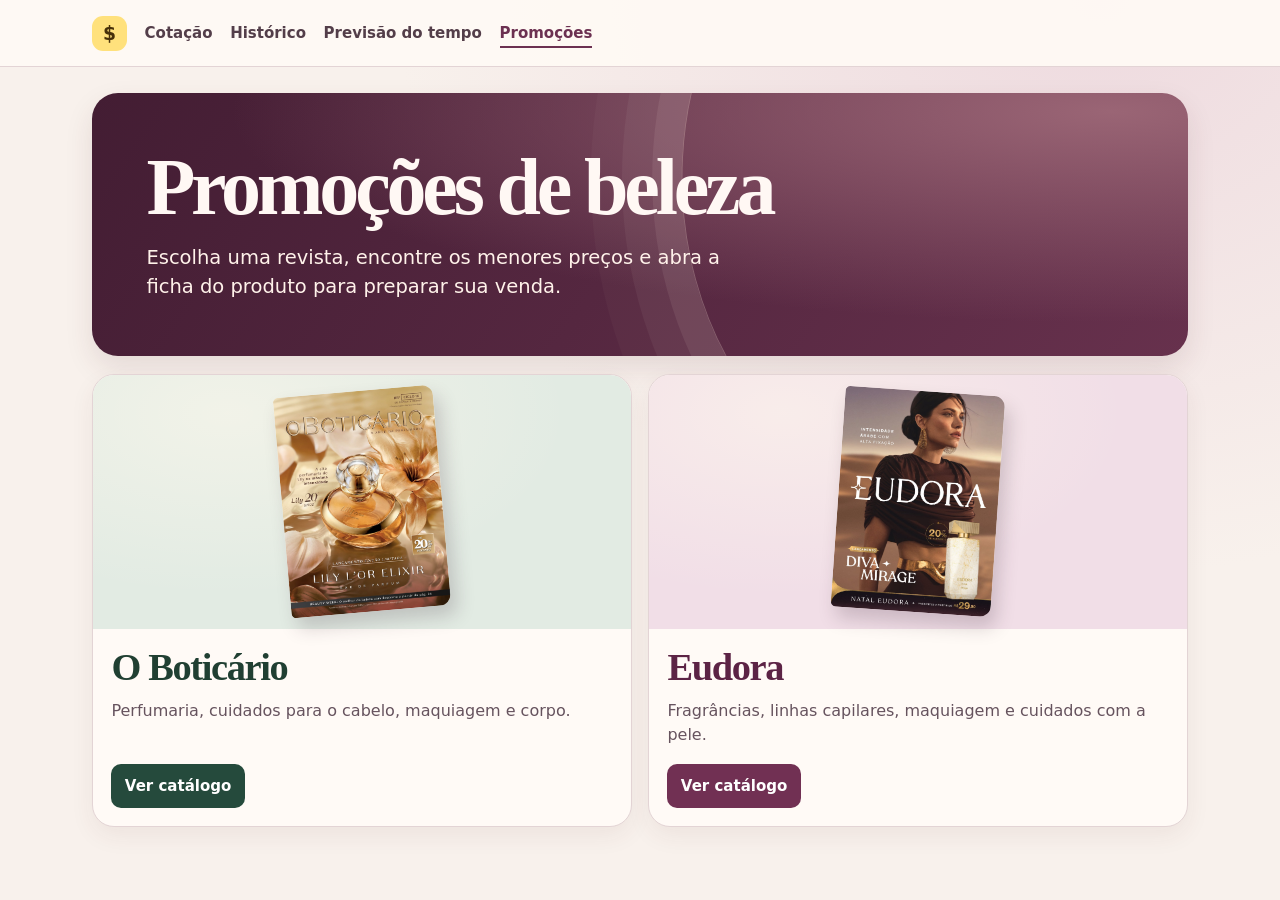
==== promocoes/index.html @ 546dd89f "Adiciona vitrine de promoções e catálogos pesquisáveis" ====
<!doctype html>
<html lang="pt-BR">
<head>
  <meta charset="utf-8">
  <meta name="viewport" content="width=device-width, initial-scale=1">
  <meta name="theme-color" content="#f7f0ec">
  <meta name="description" content="Explore as revistas de O Boticário e Eudora, encontre ofertas e abra as fichas de venda.">
  <title>Promoções | Estúdio Curinga</title>
  <link rel="icon" href="../icone.png" type="image/png">
  <link rel="stylesheet" href="./promocoes.css?v=1">
</head>
<body>
  <header class="topo">
    <nav class="limite navegacao" aria-label="Seções do site">
      <a class="marca" href="../" aria-label="Dolar Hoje, início"><span aria-hidden="true">$</span></a>
      <a href="../#cotacao">Cotação</a>
      <a href="../#historico">Histórico</a>
      <a href="../tempo/">Previsão do tempo</a>
      <a href="./" aria-current="page">Promoções</a>
    </nav>
  </header>
  <main class="limite vitrine">
    <section class="abertura" aria-labelledby="titulo">
      <div class="abertura-texto">
        <h1 id="titulo">Promoções de beleza</h1>
        <p>Escolha uma revista, encontre os menores preços e abra a ficha do produto para preparar sua venda.</p>
      </div>
    </section>

    <div class="revistas" aria-label="Catálogos por marca">
      <article class="revista revista-boticario">
        <div class="revista-arte"><img src="./imagens/boticario.jpg" alt="Capa da revista O Boticário" width="999" height="1382"></div>
        <div class="revista-texto">
          <h2>O Boticário</h2>
          <p>Perfumaria, cuidados para o cabelo, maquiagem e corpo.</p>
          <a class="acao" href="./catalogo.html?marca=boticario">Ver catálogo <span class="sr-only">de O Boticário</span></a>
        </div>
      </article>

      <article class="revista revista-eudora">
        <div class="revista-arte"><img src="./imagens/eudora.jpg" alt="Capa da revista Eudora" width="999" height="1382"></div>
        <div class="revista-texto">
          <h2>Eudora</h2>
          <p>Fragrâncias, linhas capilares, maquiagem e cuidados com a pele.</p>
          <a class="acao" href="./catalogo.html?marca=eudora">Ver catálogo <span class="sr-only">de Eudora</span></a>
        </div>
      </article>
    </div>
  </main>
</body>
</html>
---- promocoes/promocoes.css ----
:root {
  color-scheme: light;
  --fundo: #f8f1ec;
  --superficie: #fffaf6;
  --texto: #301f28;
  --muted: #66535e;
  --acento: #6c3151;
  --borda: #e3d4d5;
  --fonte: "Segoe UI", system-ui, sans-serif;
  --titulo: Georgia, "Times New Roman", serif;
  font-family: var(--fonte);
  color: var(--texto);
}
*, *::before, *::after { box-sizing: border-box; }
[hidden] { display: none !important; }
body { min-height: 100vh; margin: 0; background: radial-gradient(ellipse at 86% 0%, #eedadf, transparent 44rem), var(--fundo); }
body[data-marca="boticario"] { --acento: #285745; background: radial-gradient(ellipse at 86% 0%, #dceadf, transparent 44rem), var(--fundo); }
h1, h2, h3, p, dl, dd { margin: 0; }
button, input, select { font: inherit; }
button { cursor: pointer; }
:focus-visible { outline: 3px solid var(--acento); outline-offset: 3px; }
.limite { width: min(100% - 3rem, 1096px); margin-inline: auto; }
.topo { background: #fffaf5ee; border-bottom: 1px solid var(--borda); }
.navegacao { display: flex; align-items: center; flex-wrap: wrap; min-height: 66px; gap: .25rem 1.1rem; padding-block: .6rem; }
.navegacao a { padding-block: .4rem; text-decoration: none; color: #533e49; font-size: .9375rem; font-weight: 650; }
.navegacao a:hover, .navegacao [aria-current] { color: var(--acento); }
.navegacao [aria-current] { box-shadow: inset 0 -2px var(--acento); }
.navegacao .marca { display: grid; place-items: center; width: 35px; height: 35px; padding: 0; border-radius: 11px; background: #ffe17c; color: #473009; font-size: 1.17rem; }
.vitrine, .catalogo { padding-block: 1.65rem 3rem; }
.abertura {
  position: relative;
  isolation: isolate;
  overflow: hidden;
  border-radius: 26px;
  padding: clamp(1.65rem, 5vw, 3.4rem);
  color: #fff8f4;
  background: radial-gradient(ellipse at 93% 7%, #9a6575, transparent 61%), linear-gradient(124deg, #431d33, #67314d);
  box-shadow: 0 12px 28px #4b22301d;
}
.abertura::after {
  content: "";
  position: absolute;
  z-index: -1;
  width: 60%;
  aspect-ratio: 1;
  top: -93%;
  right: -9%;
  border: 1px solid #fff1de45;
  border-radius: 50%;
  box-shadow: 0 0 0 35px #fff1de13, 0 0 0 71px #fff1de0c, 0 0 0 108px #fff1de07;
  transform: scaleX(.84) rotate(-18deg);
}
.abertura-texto { max-width: 42rem; }
.abertura h1, .catalogo-topo h1 { font: 650 clamp(2.55rem, 6.8vw, 5rem)/.99 var(--titulo); letter-spacing: -.052em; }
.abertura p { max-width: 36rem; margin-top: 1rem; font-size: clamp(1rem, 2.3vw, 1.22rem); color: #fff2ea; line-height: 1.5; }
.revistas { display: grid; grid-template-columns: repeat(2, minmax(0, 1fr)); gap: 1rem; margin-block: 1.15rem; }
.revista {
  --revista-fundo: #e2ebe3;
  --revista-texto: #203f32;
  --revista-acao: #254a3c;
  display: flex;
  flex-direction: column;
  overflow: hidden;
  border: 1px solid var(--borda);
  border-radius: 22px;
  background: var(--superficie);
  box-shadow: 0 9px 25px #5b343011;
  animation: surgir .46s ease-out both;
}
.revista-eudora { --revista-fundo: #f1dee7; --revista-texto: #5c2345; --revista-acao: #713053; animation-delay: .11s; }
.revista-arte { display: grid; place-items: center; min-height: 248px; padding: 1rem .8rem; background: radial-gradient(ellipse at 25% 15%, #fff9ed8a, transparent 60%), var(--revista-fundo); }
.revista-arte img { display: block; width: min(90%, 160px); height: auto; border-radius: 5px 11px 11px 5px; transform: rotate(-5deg); box-shadow: 6px 11px 18px #3f2b3a35; transition: transform .32s ease; }
.revista-eudora img { transform: rotate(4deg); }
.revista:focus-within img, .revista:hover img { transform: translateY(-4px) rotate(0deg); }
.revista-texto { display: flex; flex-direction: column; align-items: start; flex: 1; min-width: 0; padding: 1.15rem; }
.revista-texto .acao { margin-top: auto; }
.revista h2 { font: 650 clamp(1.6rem, 3.5vw, 2.4rem)/1.05 var(--titulo); letter-spacing: -.035em; color: var(--revista-texto); }
.revista p { margin-block: .75rem 1.15rem; color: var(--muted); line-height: 1.45; }
.acao { display: inline-flex; justify-content: center; align-items: center; min-height: 44px; padding: .5rem .78rem; border: 1px solid transparent; border-radius: 10px; background: var(--revista-acao, var(--acento)); color: white; text-decoration: none; font-size: .9375rem; font-weight: 700; text-align: center; transition: background .18s ease, color .18s ease, transform .18s ease; }
.acao:hover { transform: translateY(-1px); }
.acao.secundaria { color: var(--acento); border-color: var(--borda); background: var(--superficie); }
.acao.secundaria:hover { background: #f4e6e9; }
.acao[aria-pressed="true"] { color: #fff; background: var(--acento); border-color: var(--acento); }
.catalogo-topo { display: flex; justify-content: space-between; align-items: end; flex-wrap: wrap; gap: .8rem; padding: .4rem 0 1.2rem; }
.catalogo-topo h1 { font-size: clamp(2.4rem, 6vw, 4.15rem); margin-top: .62rem; }
.catalogo-topo p { margin-top: .55rem; color: var(--muted); line-height: 1.5; }
#observacao { font-size: .875rem; max-width: 44em; }
.voltar, .origem a { color: var(--acento); font-weight: 650; text-underline-offset: .18em; }
.filtros { display: grid; grid-template-columns: minmax(0, 1.5fr) minmax(0, 1fr) auto; gap: .8rem; align-items: end; padding: .9rem; background: var(--superficie); border: 1px solid var(--borda); border-radius: 16px; }
.filtros label { display: block; margin-bottom: .3rem; color: var(--muted); font-size: .9375rem; font-weight: 700; }
.filtros input, .filtros select { width: 100%; min-width: 0; min-height: 44px; background: #fff; color: var(--texto); border: 1px solid #cbb8bf; border-radius: 9px; padding: .5rem .62rem; }
.filtros select { appearance: none; padding-right: 2rem; background: #fff; }
.filtro-categoria { position: relative; }
.filtro-categoria::after { content: ""; position: absolute; right: .82rem; bottom: 1.22rem; width: .48rem; height: .48rem; border-right: 2px solid var(--muted); border-bottom: 2px solid var(--muted); transform: rotate(45deg); pointer-events: none; }
.resumo, .mensagem { color: var(--muted); margin-block: .9rem; font-size: .9375rem; }
.grupo { margin-top: 1.3rem; }
.grupo h2 { font: 650 1.9rem/1.12 var(--titulo); letter-spacing: -.028em; }
.produtos { display: grid; grid-template-columns: repeat(4, minmax(0, 1fr)); gap: .7rem; list-style: none; margin: .65rem 0; padding: 0; }
.produto { display: flex; flex-direction: column; overflow: hidden; min-width: 0; border: 1px solid var(--borda); border-radius: 15px; background: var(--superficie); animation: surgir .25s ease-out both; }
.produto-imagem { display: block; width: 100%; height: 139px; object-fit: contain; background: #fff; }
.produto-corpo { display: flex; flex-direction: column; flex: 1; padding: .84rem; }
.produto-tipo { font-size: .875rem; font-weight: 650; color: var(--muted); }
.produto-nome { font-size: 1.02rem; line-height: 1.3; margin: .32rem 0 .5rem; overflow-wrap: anywhere; }
.produto-valores { display: flex; flex-wrap: wrap; align-items: baseline; gap: .25rem .45rem; margin-top: auto; }
.produto-preco { font-size: 1.18rem; color: var(--acento); font-variant-numeric: tabular-nums; }
del { color: var(--muted); font-size: .875rem; }
.ver-produto { align-self: start; margin-top: .65rem; }
dialog { width: min(100% - 1.5rem, 570px); max-height: calc(100dvh - 2.5rem); padding: 1.2rem; overflow: auto; border: 1px solid var(--borda); border-radius: 20px; background: var(--superficie); color: var(--texto); }
dialog[open] { animation: surgir .2s ease-out; }
dialog::backdrop { background: #291725aa; backdrop-filter: blur(3px); }
.ficha-cabecalho { display: flex; justify-content: space-between; align-items: center; gap: 1rem; }
dialog h2 { font: 650 clamp(1.55rem, 4.5vw, 2rem)/1.12 var(--titulo); margin-block: .65rem; }
.especificacoes { display: grid; gap: .68rem; margin: 1rem 0; }
.especificacoes dt { font-weight: 725; margin-bottom: .16rem; }
.especificacoes dd, .sugestao p { color: var(--muted); line-height: 1.45; }
.sugestao { border-radius: 12px; padding: .85rem; background: #f1e4eb; }
.sugestao h3 { font-size: 1rem; margin-bottom: .36rem; }
.origem { margin-top: .85rem; font-size: .9375rem; }
.sr-only { position: absolute; width: 1px; height: 1px; margin: -1px; overflow: hidden; clip-path: inset(50%); white-space: nowrap; }
@keyframes surgir { from { opacity: 0; transform: translateY(9px); } to { opacity: 1; transform: translateY(0); } }
@media (prefers-reduced-motion: reduce) {
  .revista, .produto, dialog[open] { animation: none; }
  .revista-arte img, .acao { transition: none; }
}
@media (max-width: 850px) {
  .produtos { grid-template-columns: repeat(3, minmax(0, 1fr)); }
  .filtros { grid-template-columns: repeat(2, minmax(0, 1fr)); }
  .pesquisa { grid-column: 1 / -1; }
}
@media (max-width: 690px) {
  .revistas { grid-template-columns: minmax(0, 1fr); }
  .revista-arte { min-height: 204px; }
  .revista-arte img { width: min(82%, 134px); }
  .produtos { grid-template-columns: repeat(2, minmax(0, 1fr)); }
}
@media (max-width: 460px) {
  .limite { width: calc(100% - 1.5rem); }
  .navegacao { gap: .25rem .62rem; }
  .navegacao a { font-size: .875rem; }
  .revista-texto { padding: .75rem; }
  .produtos { gap: .45rem; }
  .produto-corpo { padding: .65rem; }
  .produto-imagem { height: 110px; }
  .filtros { gap: .6rem; }
}
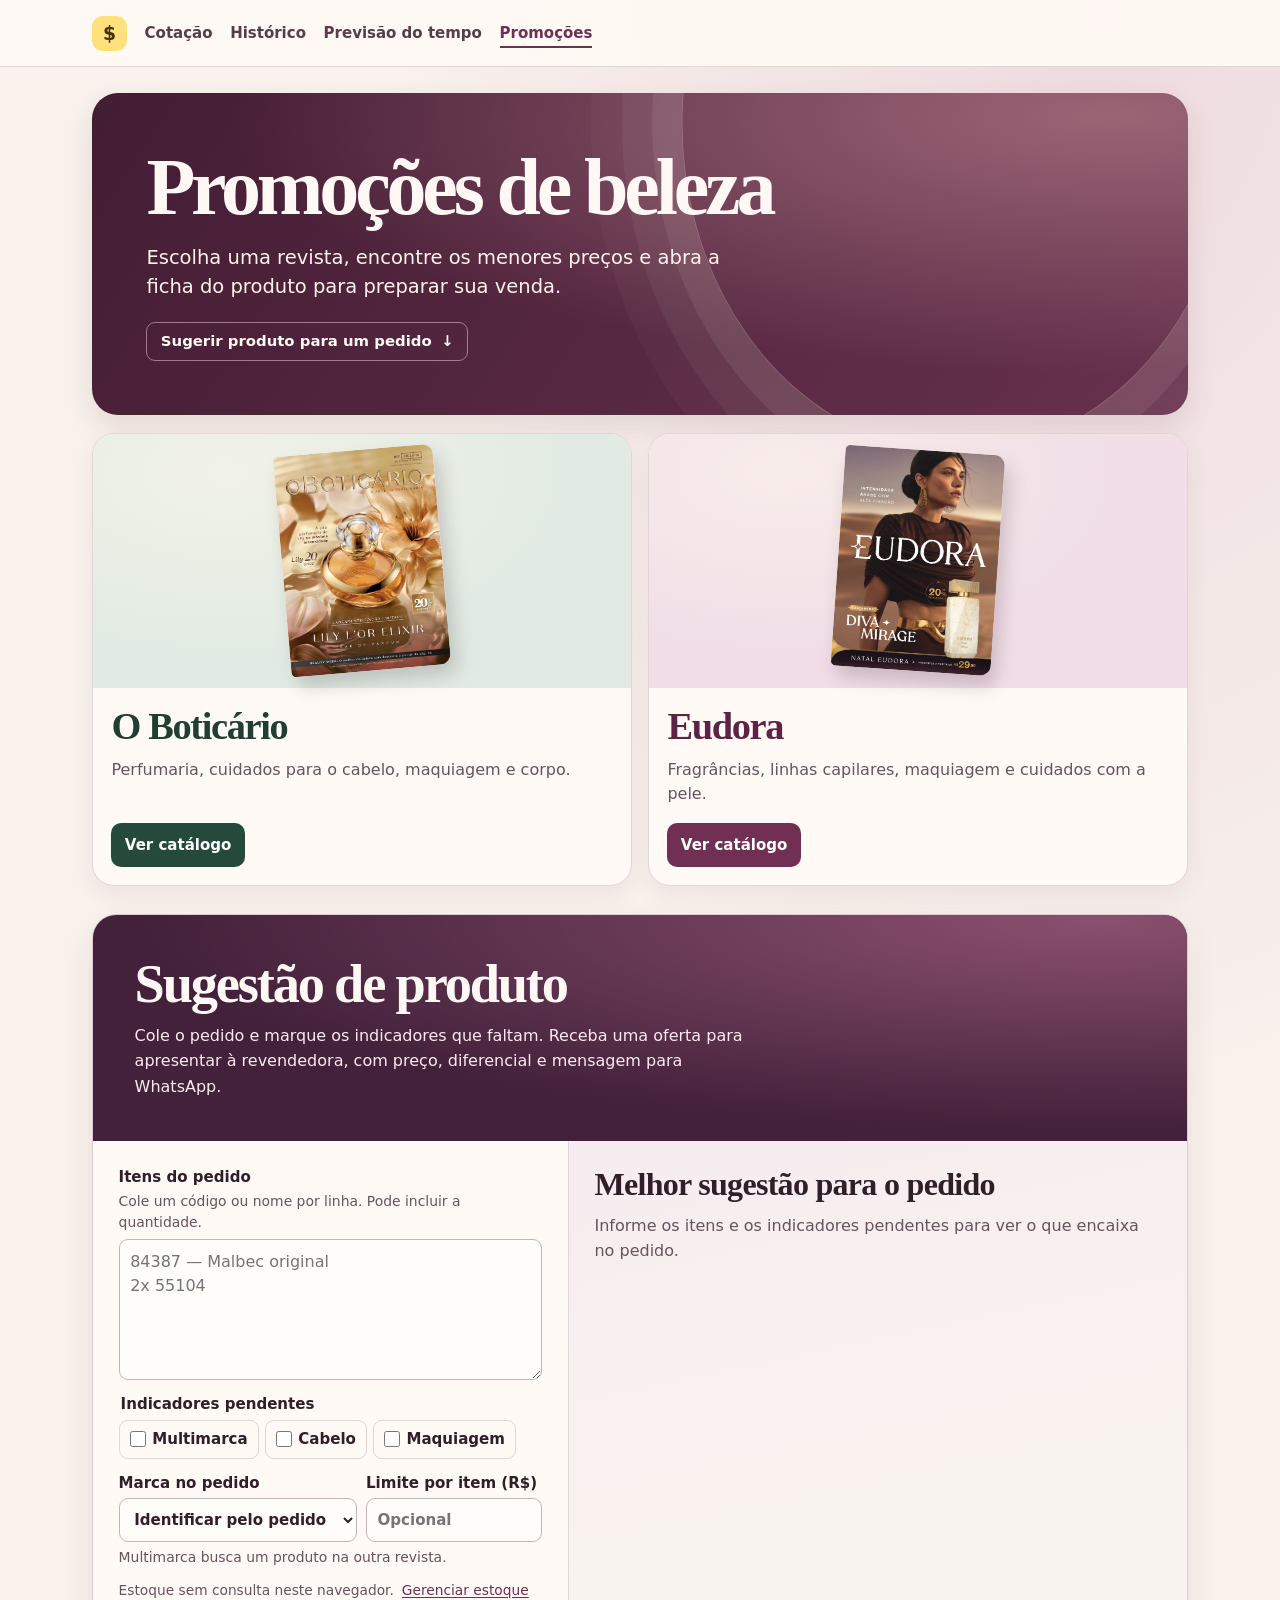
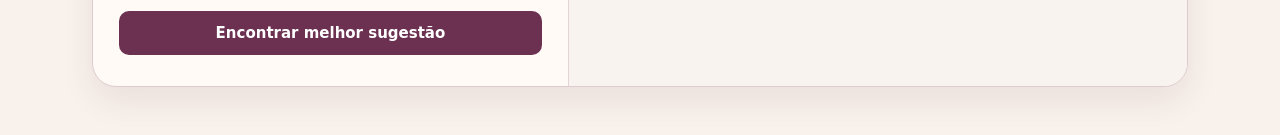
==== commit 0f1f7378: "Adiciona sugestões por pedido e filtro de público" ====
--- a/promocoes/index.html
+++ b/promocoes/index.html
@@ -7,7 +7,8 @@
   <meta name="description" content="Explore as revistas de O Boticário e Eudora, encontre ofertas e abra as fichas de venda.">
   <title>Promoções | Estúdio Curinga</title>
   <link rel="icon" href="../icone.png" type="image/png">
-  <link rel="stylesheet" href="./promocoes.css?v=1">
+  <link rel="stylesheet" href="./promocoes.css?v=4">
+  <script src="./sugestao.js?v=1" type="module"></script>
 </head>
 <body>
   <header class="topo">
@@ -24,6 +25,7 @@
       <div class="abertura-texto">
         <h1 id="titulo">Promoções de beleza</h1>
         <p>Escolha uma revista, encontre os menores preços e abra a ficha do produto para preparar sua venda.</p>
+        <a class="atalho-sugestao" href="#sugestao-de-produto">Sugerir produto para um pedido <span aria-hidden="true">↓</span></a>
       </div>
     </section>
 
@@ -46,6 +48,86 @@
         </div>
       </article>
     </div>
+
+    <section id="sugestao-de-produto" class="sugestao-pedido" aria-labelledby="titulo-sugestao-pedido">
+      <header class="sugestao-capa">
+        <h2 id="titulo-sugestao-pedido">Sugestão de produto</h2>
+        <p>Cole o pedido e marque os indicadores que faltam. Receba uma oferta para apresentar à revendedora, com preço, diferencial e mensagem para WhatsApp.</p>
+      </header>
+      <div class="sugestao-oficina">
+        <form id="pedido-form" class="pedido-form">
+          <label for="pedido-itens">Itens do pedido</label>
+          <p class="pedido-ajuda" id="pedido-ajuda">Cole um código ou nome por linha. Pode incluir a quantidade.</p>
+          <textarea id="pedido-itens" rows="5" required maxlength="10000" aria-describedby="pedido-ajuda" placeholder="84387 — Malbec original&#10;2x 55104"></textarea>
+
+          <fieldset class="pedido-indicadores">
+            <legend>Indicadores pendentes</legend>
+            <div class="pedido-opcoes">
+              <label><input type="checkbox" name="indicador" value="multimarca"> Multimarca</label>
+              <label><input type="checkbox" name="indicador" value="cabelo"> Cabelo</label>
+              <label><input type="checkbox" name="indicador" value="maquiagem"> Maquiagem</label>
+            </div>
+          </fieldset>
+          <div class="pedido-complementos">
+            <label for="pedido-marca">Marca no pedido
+              <select id="pedido-marca">
+                <option value="">Identificar pelo pedido</option>
+                <option value="boticario">O Boticário</option>
+                <option value="eudora">Eudora</option>
+              </select>
+            </label>
+            <label for="pedido-limite">Limite por item (R$)
+              <input id="pedido-limite" type="number" min="0.01" step="0.01" inputmode="decimal" placeholder="Opcional">
+            </label>
+          </div>
+          <p class="pedido-ajuda">Multimarca busca um produto na outra revista.</p>
+          <div class="pedido-estoque"><span id="pedido-estoque"></span> <a href="./catalogo.html?marca=boticario#estoque-titulo" target="_blank" rel="noopener">Gerenciar estoque</a></div>
+          <button class="acao pedido-enviar" type="submit">Encontrar melhor sugestão</button>
+          <p id="pedido-estado" class="pedido-ajuda" role="status"></p>
+        </form>
+        <div class="pedido-resultados" aria-labelledby="pedido-resultado-titulo">
+          <h3 id="pedido-resultado-titulo" tabindex="-1">Melhor sugestão para o pedido</h3>
+          <div id="pedido-recados" class="pedido-recados"></div>
+          <p id="pedido-introducao">Informe os itens e os indicadores pendentes para ver o que encaixa no pedido.</p>
+          <div id="pedido-resultados"></div>
+        </div>
+      </div>
+    </section>
   </main>
+
+  <template id="molde-recomendacao">
+    <article class="rec-produto">
+      <div class="rec-indicadores"></div>
+      <div class="rec-produto-topo">
+        <img class="rec-imagem" decoding="async" loading="lazy" alt="" hidden>
+        <div class="rec-identidade">
+          <p class="rec-marca"></p>
+          <h4 class="rec-nome"></h4>
+          <p class="rec-valores"><strong class="rec-preco"></strong><del class="rec-anterior" hidden></del></p>
+          <p class="rec-saldo"></p>
+        </div>
+      </div>
+      <div class="rec-textos">
+        <div><h5>Por que encaixa no pedido</h5><p class="rec-motivos"></p></div>
+        <div><h5>Diferencial do produto</h5><p class="rec-diferencial"></p></div>
+      </div>
+      <details class="ficha-secao">
+        <summary>Descrição e modo de uso</summary>
+        <dl class="especificacoes rec-especificacoes"></dl>
+        <p class="origem"><a class="rec-ficha" target="_blank" rel="noopener">Ver ficha completa no catálogo</a></p>
+      </details>
+      <div class="rec-mensagem">
+        <label class="rec-rotulo">O que falar para a revendedora</label>
+        <textarea class="rec-texto" rows="5" readonly></textarea>
+        <div class="acoes-venda"><button class="acao rec-copiar" type="button">Copiar mensagem</button><span class="estado-copia rec-copia-estado" role="status"></span></div>
+      </div>
+      <details class="ficha-secao rec-estrategia">
+        <summary>Como conduzir e responder à objeção</summary>
+        <p class="rec-roteiro"></p>
+        <p class="rec-limite-titulo">Se ela quiser manter o pedido pequeno</p>
+        <p class="rec-objecao"></p>
+      </details>
+    </article>
+  </template>
 </body>
 </html>
--- a/promocoes/promocoes.css
+++ b/promocoes/promocoes.css
@@ -15,8 +15,8 @@
 [hidden] { display: none !important; }
 body { min-height: 100vh; margin: 0; background: radial-gradient(ellipse at 86% 0%, #eedadf, transparent 44rem), var(--fundo); }
 body[data-marca="boticario"] { --acento: #285745; background: radial-gradient(ellipse at 86% 0%, #dceadf, transparent 44rem), var(--fundo); }
-h1, h2, h3, p, dl, dd { margin: 0; }
-button, input, select { font: inherit; }
+h1, h2, h3, h4, h5, p, dl, dd { margin: 0; }
+button, input, select, textarea { font: inherit; }
 button { cursor: pointer; }
 :focus-visible { outline: 3px solid var(--acento); outline-offset: 3px; }
 .limite { width: min(100% - 3rem, 1096px); margin-inline: auto; }
@@ -53,6 +53,9 @@
 .abertura-texto { max-width: 42rem; }
 .abertura h1, .catalogo-topo h1 { font: 650 clamp(2.55rem, 6.8vw, 5rem)/.99 var(--titulo); letter-spacing: -.052em; }
 .abertura p { max-width: 36rem; margin-top: 1rem; font-size: clamp(1rem, 2.3vw, 1.22rem); color: #fff2ea; line-height: 1.5; }
+.atalho-sugestao { display: inline-flex; align-items: center; gap: .6rem; margin-top: 1.3rem; padding: .57rem .84rem; border: 1px solid #eac7d28a; border-radius: 9px; color: #fff8f4; font-size: .93rem; font-weight: 700; text-decoration: none; transition: background .18s ease; }
+.atalho-sugestao:hover { background: #fff5f31d; }
+.atalho-sugestao:focus-visible { outline-color: #ffdce5; }
 .revistas { display: grid; grid-template-columns: repeat(2, minmax(0, 1fr)); gap: 1rem; margin-block: 1.15rem; }
 .revista {
   --revista-fundo: #e2ebe3;
@@ -78,6 +81,7 @@
 .revista p { margin-block: .75rem 1.15rem; color: var(--muted); line-height: 1.45; }
 .acao { display: inline-flex; justify-content: center; align-items: center; min-height: 44px; padding: .5rem .78rem; border: 1px solid transparent; border-radius: 10px; background: var(--revista-acao, var(--acento)); color: white; text-decoration: none; font-size: .9375rem; font-weight: 700; text-align: center; transition: background .18s ease, color .18s ease, transform .18s ease; }
 .acao:hover { transform: translateY(-1px); }
+.acao:disabled { cursor: wait; opacity: .65; transform: none; }
 .acao.secundaria { color: var(--acento); border-color: var(--borda); background: var(--superficie); }
 .acao.secundaria:hover { background: #f4e6e9; }
 .acao[aria-pressed="true"] { color: #fff; background: var(--acento); border-color: var(--acento); }
@@ -86,7 +90,15 @@
 .catalogo-topo p { margin-top: .55rem; color: var(--muted); line-height: 1.5; }
 #observacao { font-size: .875rem; max-width: 44em; }
 .voltar, .origem a { color: var(--acento); font-weight: 650; text-underline-offset: .18em; }
-.filtros { display: grid; grid-template-columns: minmax(0, 1.5fr) minmax(0, 1fr) auto; gap: .8rem; align-items: end; padding: .9rem; background: var(--superficie); border: 1px solid var(--borda); border-radius: 16px; }
+.estoque-painel { display: flex; flex-wrap: wrap; align-items: center; justify-content: space-between; gap: .7rem 1rem; margin-bottom: 1rem; padding: .9rem; border: 1px solid var(--borda); border-radius: 16px; background: var(--superficie); }
+.estoque-painel h2 { margin-bottom: .22rem; color: var(--acento); font-size: 1.08rem; }
+.estoque-painel p { color: var(--muted); font-size: .9rem; line-height: 1.42; }
+.estoque-acoes { display: flex; flex-wrap: wrap; gap: .45rem; }
+.estoque-filtro { display: inline-flex; align-items: center; gap: .45rem; min-height: 32px; margin-top: .22rem; font-weight: 650; cursor: pointer; }
+.estoque-filtro input { width: 1.08rem; height: 1.08rem; margin: 0; accent-color: var(--acento); }
+#estoque-estado { flex-basis: 100%; }
+#estoque-estado:empty { position: absolute; }
+.filtros { display: grid; grid-template-columns: minmax(0, 1.55fr) minmax(0, 1fr) minmax(0, .75fr) auto; gap: .8rem; align-items: end; padding: .9rem; background: var(--superficie); border: 1px solid var(--borda); border-radius: 16px; }
 .filtros label { display: block; margin-bottom: .3rem; color: var(--muted); font-size: .9375rem; font-weight: 700; }
 .filtros input, .filtros select { width: 100%; min-width: 0; min-height: 44px; background: #fff; color: var(--texto); border: 1px solid #cbb8bf; border-radius: 9px; padding: .5rem .62rem; }
 .filtros select { appearance: none; padding-right: 2rem; background: #fff; }
@@ -103,35 +115,101 @@
 .produto-nome { font-size: 1.02rem; line-height: 1.3; margin: .32rem 0 .5rem; overflow-wrap: anywhere; }
 .produto-valores { display: flex; flex-wrap: wrap; align-items: baseline; gap: .25rem .45rem; margin-top: auto; }
 .produto-preco { font-size: 1.18rem; color: var(--acento); font-variant-numeric: tabular-nums; }
+.saldo-estoque { padding: .21rem .48rem; border-radius: .45rem; background: #f2e9e5; color: #644735; font-size: .8rem; font-weight: 700; font-variant-numeric: tabular-nums; }
+.saldo-estoque[data-saldo="disponivel"] { background: #e0eee4; color: #244e34; }
+.saldo-estoque[data-saldo="zerado"] { background: #eee8e6; color: #57454b; }
 del { color: var(--muted); font-size: .875rem; }
 .ver-produto { align-self: start; margin-top: .65rem; }
-dialog { width: min(100% - 1.5rem, 570px); max-height: calc(100dvh - 2.5rem); padding: 1.2rem; overflow: auto; border: 1px solid var(--borda); border-radius: 20px; background: var(--superficie); color: var(--texto); }
+dialog { width: min(100% - 1.5rem, 640px); max-height: calc(100dvh - 2.5rem); padding: 0 clamp(.85rem, 4vw, 1.35rem) 1.2rem; overflow: auto; border: 1px solid var(--borda); border-radius: 20px; background: var(--superficie); color: var(--texto); }
 dialog[open] { animation: surgir .2s ease-out; }
 dialog::backdrop { background: #291725aa; backdrop-filter: blur(3px); }
-.ficha-cabecalho { display: flex; justify-content: space-between; align-items: center; gap: 1rem; }
+.ficha-cabecalho { position: sticky; z-index: 1; top: 0; display: flex; justify-content: space-between; align-items: center; gap: 1rem; padding-block: .55rem; background: var(--superficie); }
 dialog h2 { font: 650 clamp(1.55rem, 4.5vw, 2rem)/1.12 var(--titulo); margin-block: .65rem; }
-.especificacoes { display: grid; gap: .68rem; margin: 1rem 0; }
+.ficha-diferencial { margin-top: 1rem; padding-left: .9rem; border-left: 3px solid var(--acento); }
+.ficha-diferencial h3, .sugestao h3 { margin-bottom: .38rem; font-size: 1.08rem; }
+.ficha-diferencial p, .especificacoes dd, .sugestao p, .ficha-secao p { color: var(--muted); line-height: 1.45; }
+.ficha-secao { margin-block: .9rem; padding: .65rem .75rem; border: 1px solid var(--borda); border-radius: 10px; }
+.ficha-secao summary { min-height: 1.6rem; font-weight: 700; cursor: pointer; }
+.ficha-secao[open] summary { margin-bottom: .7rem; }
+.especificacoes { display: grid; gap: .68rem; }
 .especificacoes dt { font-weight: 725; margin-bottom: .16rem; }
-.especificacoes dd, .sugestao p { color: var(--muted); line-height: 1.45; }
-.sugestao { border-radius: 12px; padding: .85rem; background: #f1e4eb; }
-.sugestao h3 { font-size: 1rem; margin-bottom: .36rem; }
+.sugestao { --fundo-venda: #f4e8ee; border-radius: 12px; padding: 1rem; background: var(--fundo-venda); }
+body[data-marca="boticario"] .sugestao { --fundo-venda: #e9f0e9; }
+.contexto-venda { display: grid; grid-template-columns: repeat(2, minmax(0, 1fr)); gap: .65rem; margin-top: .75rem; }
+.contexto-venda label, .rotulo-mensagem { color: var(--texto); font-size: .9375rem; font-weight: 700; }
+.contexto-venda select, dialog textarea { display: block; width: 100%; min-width: 0; margin-top: .3rem; padding: .55rem; border: 1px solid #ae9ca3; border-radius: 8px; background: var(--superficie); color: var(--texto); font: inherit; font-weight: 400; }
+.contexto-venda select { min-height: 44px; }
+dialog textarea { padding: .7rem; resize: vertical; line-height: 1.45; }
+.sugestao .clima-origem { display: flex; flex-wrap: wrap; align-items: baseline; gap: .22rem .62rem; margin: .45rem 0 .85rem; font-size: .84rem; }
+.clima-origem a { color: var(--acento); text-underline-offset: .18em; }
+.sugestao .gancho { margin-top: .6rem; padding-left: .65rem; border-left: 2px solid var(--acento); }
+.rotulo-mensagem { display: block; margin-top: .9rem; }
+.acoes-venda { display: flex; align-items: center; flex-wrap: wrap; gap: .5rem .7rem; margin-top: .6rem; }
+.estado-copia { color: var(--muted); font-size: .85rem; }
 .origem { margin-top: .85rem; font-size: .9375rem; }
+.sugestao-pedido { scroll-margin-top: 1.2rem; margin-top: 1.7rem; border: 1px solid #ddcbd0; border-radius: 24px; background: var(--superficie); overflow: hidden; box-shadow: 0 14px 32px #5b343016; }
+.sugestao-capa { padding: clamp(1.35rem, 4vw, 2.6rem); color: #fff8f4; background: radial-gradient(ellipse at 92% 2%, #8b506f, transparent 67%), #43213a; }
+.sugestao-capa h2 { font: 650 clamp(2rem, 4.5vw, 3.4rem)/1.03 var(--titulo); letter-spacing: -.04em; }
+.sugestao-capa p { max-width: 39rem; margin-top: .64rem; color: #fceaf0; line-height: 1.6; }
+.sugestao-oficina { display: grid; grid-template-columns: minmax(0, .87fr) minmax(0, 1.13fr); }
+.pedido-form, .pedido-resultados { min-width: 0; padding: clamp(1rem, 3vw, 1.6rem); }
+.pedido-form { border-right: 1px solid var(--borda); }
+.pedido-form label, .pedido-form legend, .rec-rotulo { font-size: .94rem; font-weight: 720; }
+.pedido-form textarea, .pedido-form select, .pedido-form input[type="number"], .rec-texto { display: block; width: 100%; min-width: 0; margin-top: .38rem; padding: .66rem; border: 1px solid #c6b3bc; border-radius: 9px; background: #fffdfa; color: var(--texto); }
+.pedido-form textarea, .rec-texto { line-height: 1.48; resize: vertical; }
+.pedido-form select, .pedido-form input[type="number"] { min-height: 44px; }
+.pedido-ajuda { color: var(--muted); font-size: .87rem; line-height: 1.5; margin-top: .34rem; }
+.pedido-indicadores { margin: .95rem 0; padding: 0; border: 0; min-width: 0; }
+.pedido-opcoes { display: flex; flex-wrap: wrap; gap: .38rem; margin-top: .39rem; }
+.pedido-opcoes label { display: inline-flex; align-items: center; gap: .42rem; min-height: 39px; padding: .28rem .62rem; border: 1px solid var(--borda); border-radius: .55rem; cursor: pointer; }
+.pedido-opcoes label:has(input:checked) { border-color: #9f6c87; color: #5c2345; background: #f4e6ed; }
+.pedido-opcoes input { accent-color: var(--acento); width: 1rem; height: 1rem; margin: 0; }
+.pedido-complementos { display: grid; grid-template-columns: minmax(0, 1.15fr) minmax(0, .85fr); gap: .56rem; }
+.pedido-estoque { display: flex; flex-wrap: wrap; gap: .22rem .5rem; margin: .85rem 0; color: var(--muted); font-size: .86rem; }
+.pedido-estoque a { color: var(--acento); text-underline-offset: .18em; }
+.pedido-enviar { width: 100%; }
+.pedido-resultados { background: linear-gradient(168deg, #f7ecf0, #f9f3ef 27rem); }
+.pedido-resultados > h3 { font: 650 clamp(1.44rem, 3vw, 2rem)/1.12 var(--titulo); letter-spacing: -.022em; margin-bottom: .72rem; }
+#pedido-introducao { color: var(--muted); line-height: 1.55; }
+.pedido-recados { color: var(--muted); font-size: .88rem; line-height: 1.5; overflow-wrap: anywhere; }
+.pedido-recados:not(:empty) { margin-bottom: .8rem; }
+.pedido-recados p, .pedido-recados details { margin-top: .4rem; }
+.pedido-recados summary { cursor: pointer; font-weight: 650; }
+#pedido-resultados { display: grid; gap: .85rem; }
+.rec-produto { padding: clamp(.8rem, 2.8vw, 1.1rem); border: 1px solid var(--borda); border-radius: 15px; background: var(--superficie); box-shadow: 0 5px 18px #442b3410; animation: surgir .28s ease-out both; }
+.rec-indicadores { display: flex; flex-wrap: wrap; gap: .32rem; margin-bottom: .65rem; }
+.rec-indicadores span { padding: .2rem .54rem; border-radius: 99px; background: #eee1eb; color: #592447; font-size: .78rem; font-weight: 750; }
+.rec-produto-topo { display: flex; align-items: center; gap: .75rem; }
+.rec-imagem { flex: 0 0 auto; width: 78px; height: 84px; object-fit: contain; border: 1px solid #ead9df; border-radius: 10px; background: #fff; }
+.rec-identidade { min-width: 0; }
+.rec-marca, .rec-saldo { color: var(--muted); font-size: .83rem; line-height: 1.4; }
+.rec-nome { margin: .2rem 0; font-size: clamp(1.15rem, 2.5vw, 1.42rem); line-height: 1.2; overflow-wrap: anywhere; }
+.rec-valores { display: flex; align-items: baseline; gap: .55rem; }
+.rec-preco { color: var(--acento); font-size: 1.22rem; font-variant-numeric: tabular-nums; }
+.rec-textos { display: grid; gap: .72rem; margin-top: .82rem; }
+.rec-textos h5 { font-size: .95rem; margin-bottom: .14rem; }
+.rec-textos p { color: var(--muted); line-height: 1.48; }
+.rec-mensagem { padding: .75rem; border: 1px solid #e6d5df; border-radius: 10px; background: #f7edf2; }
+.rec-estrategia { margin-bottom: 0; }
+.rec-estrategia .rec-limite-titulo { margin-top: .55rem; color: var(--texto); font-weight: 700; }
 .sr-only { position: absolute; width: 1px; height: 1px; margin: -1px; overflow: hidden; clip-path: inset(50%); white-space: nowrap; }
 @keyframes surgir { from { opacity: 0; transform: translateY(9px); } to { opacity: 1; transform: translateY(0); } }
 @media (prefers-reduced-motion: reduce) {
-  .revista, .produto, dialog[open] { animation: none; }
-  .revista-arte img, .acao { transition: none; }
+  .revista, .produto, .rec-produto, dialog[open] { animation: none; }
+  .revista-arte img, .acao, .atalho-sugestao { transition: none; }
 }
 @media (max-width: 850px) {
   .produtos { grid-template-columns: repeat(3, minmax(0, 1fr)); }
   .filtros { grid-template-columns: repeat(2, minmax(0, 1fr)); }
-  .pesquisa { grid-column: 1 / -1; }
+  .pesquisa, #melhores { grid-column: 1 / -1; }
 }
 @media (max-width: 690px) {
   .revistas { grid-template-columns: minmax(0, 1fr); }
   .revista-arte { min-height: 204px; }
   .revista-arte img { width: min(82%, 134px); }
   .produtos { grid-template-columns: repeat(2, minmax(0, 1fr)); }
+  .sugestao-oficina { grid-template-columns: minmax(0, 1fr); }
+  .pedido-form { border-right: 0; border-bottom: 1px solid var(--borda); }
 }
 @media (max-width: 460px) {
   .limite { width: calc(100% - 1.5rem); }
@@ -143,3 +221,6 @@
   .produto-imagem { height: 110px; }
   .filtros { gap: .6rem; }
 }
+@media (max-width: 420px) {
+  .contexto-venda { grid-template-columns: minmax(0, 1fr); }
+}
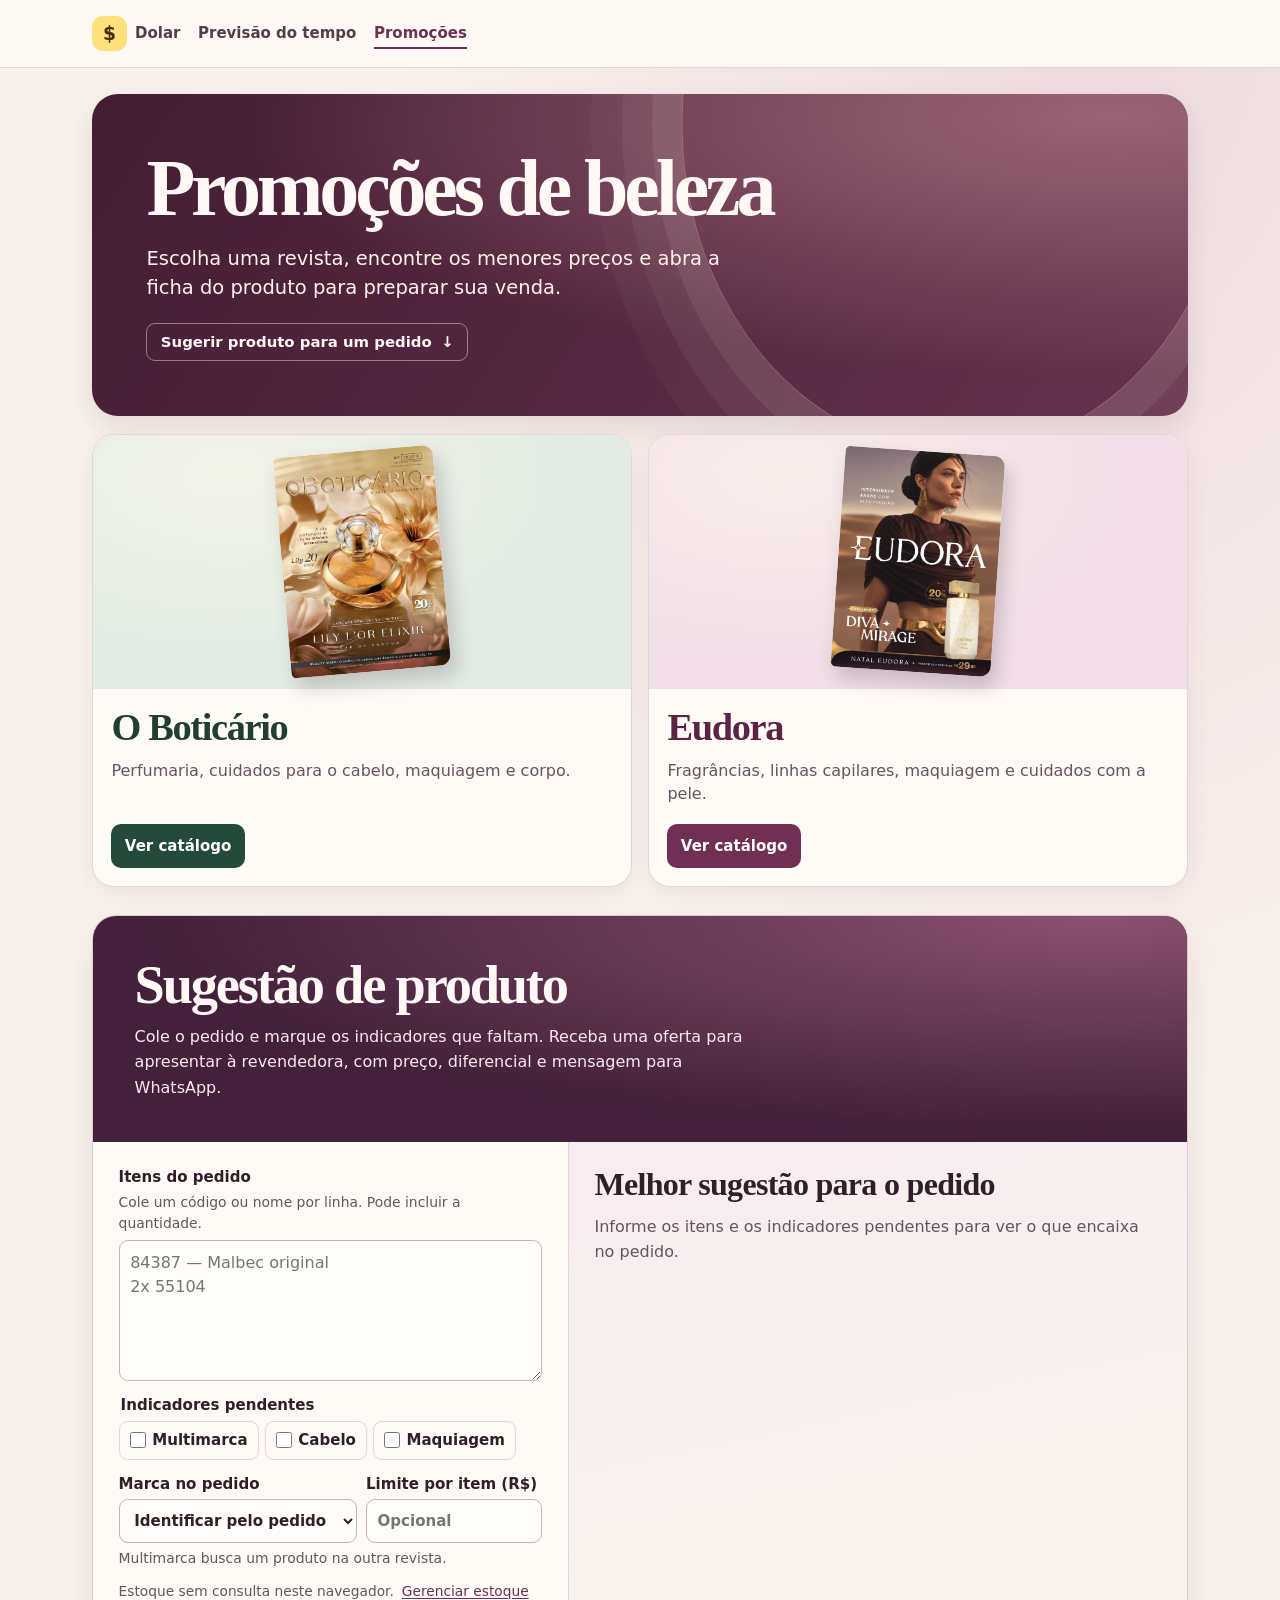
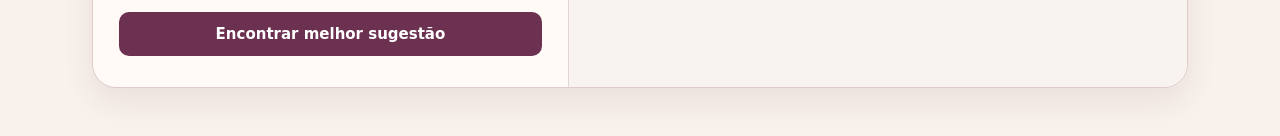
==== commit e4f835cd: "Padroniza o menu principal do site" ====
--- a/promocoes/index.html
+++ b/promocoes/index.html
@@ -7,15 +7,13 @@
   <meta name="description" content="Explore as revistas de O Boticário e Eudora, encontre ofertas e abra as fichas de venda.">
   <title>Promoções | Estúdio Curinga</title>
   <link rel="icon" href="../icone.png" type="image/png">
-  <link rel="stylesheet" href="./promocoes.css?v=4">
+  <link rel="stylesheet" href="./promocoes.css?v=5">
   <script src="./sugestao.js?v=1" type="module"></script>
 </head>
 <body>
   <header class="topo">
     <nav class="limite navegacao" aria-label="Seções do site">
-      <a class="marca" href="../" aria-label="Dolar Hoje, início"><span aria-hidden="true">$</span></a>
-      <a href="../#cotacao">Cotação</a>
-      <a href="../#historico">Histórico</a>
+      <a class="link-dolar" href="../"><span class="marca" aria-hidden="true">$</span>Dolar</a>
       <a href="../tempo/">Previsão do tempo</a>
       <a href="./" aria-current="page">Promoções</a>
     </nav>
--- a/promocoes/promocoes.css
+++ b/promocoes/promocoes.css
@@ -25,6 +25,7 @@
 .navegacao a { padding-block: .4rem; text-decoration: none; color: #533e49; font-size: .9375rem; font-weight: 650; }
 .navegacao a:hover, .navegacao [aria-current] { color: var(--acento); }
 .navegacao [aria-current] { box-shadow: inset 0 -2px var(--acento); }
+.navegacao .link-dolar { display: inline-flex; align-items: center; gap: .5rem; }
 .navegacao .marca { display: grid; place-items: center; width: 35px; height: 35px; padding: 0; border-radius: 11px; background: #ffe17c; color: #473009; font-size: 1.17rem; }
 .vitrine, .catalogo { padding-block: 1.65rem 3rem; }
 .abertura {
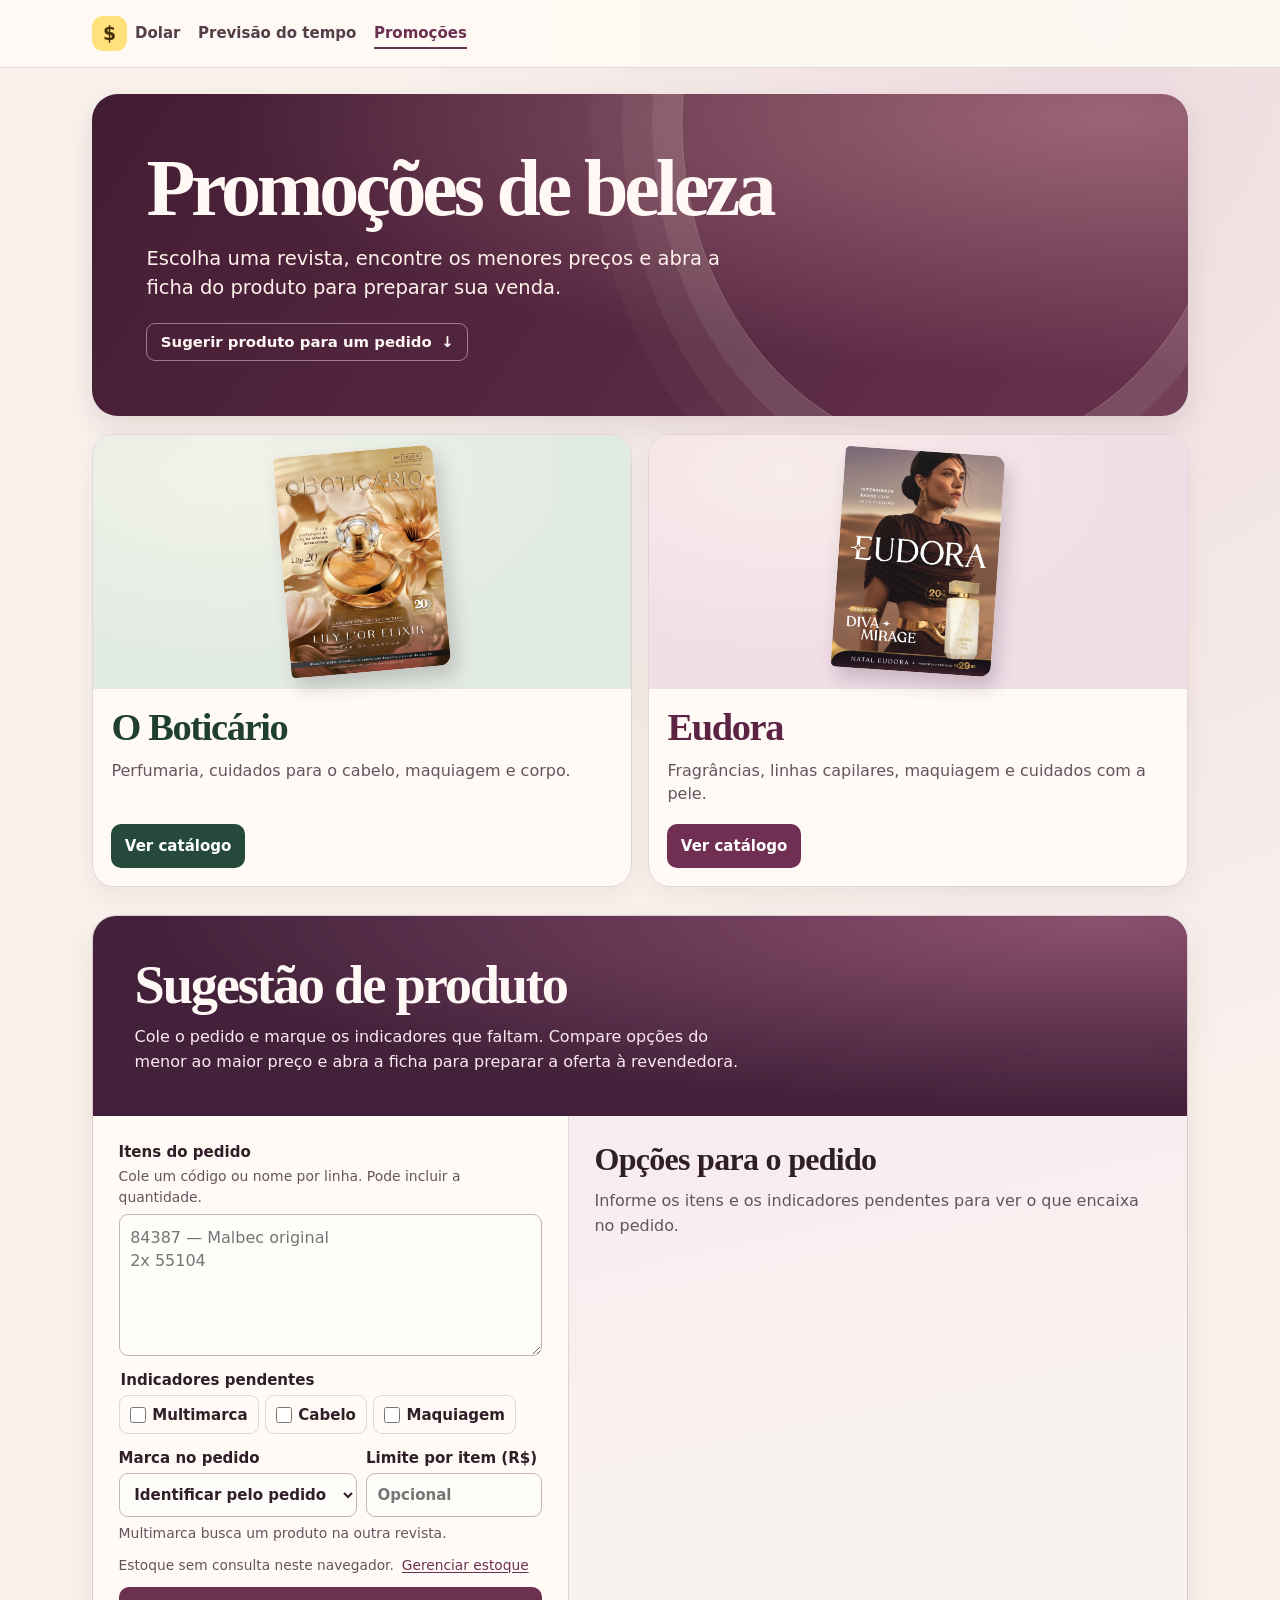
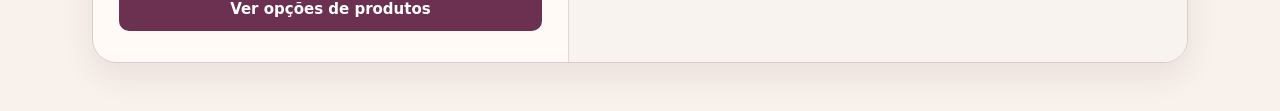
==== commit 02d8eaf4: "Amplia sugestões do pedido e ordena todas pelo preço" ====
--- a/promocoes/index.html
+++ b/promocoes/index.html
@@ -7,8 +7,8 @@
   <meta name="description" content="Explore as revistas de O Boticário e Eudora, encontre ofertas e abra as fichas de venda.">
   <title>Promoções | Estúdio Curinga</title>
   <link rel="icon" href="../icone.png" type="image/png">
-  <link rel="stylesheet" href="./promocoes.css?v=5">
-  <script src="./sugestao.js?v=1" type="module"></script>
+  <link rel="stylesheet" href="./promocoes.css?v=7">
+  <script src="./sugestao.js?v=3" type="module"></script>
 </head>
 <body>
   <header class="topo">
@@ -50,7 +50,7 @@
     <section id="sugestao-de-produto" class="sugestao-pedido" aria-labelledby="titulo-sugestao-pedido">
       <header class="sugestao-capa">
         <h2 id="titulo-sugestao-pedido">Sugestão de produto</h2>
-        <p>Cole o pedido e marque os indicadores que faltam. Receba uma oferta para apresentar à revendedora, com preço, diferencial e mensagem para WhatsApp.</p>
+        <p>Cole o pedido e marque os indicadores que faltam. Compare opções do menor ao maior preço e abra a ficha para preparar a oferta à revendedora.</p>
       </header>
       <div class="sugestao-oficina">
         <form id="pedido-form" class="pedido-form">
@@ -80,14 +80,25 @@
           </div>
           <p class="pedido-ajuda">Multimarca busca um produto na outra revista.</p>
           <div class="pedido-estoque"><span id="pedido-estoque"></span> <a href="./catalogo.html?marca=boticario#estoque-titulo" target="_blank" rel="noopener">Gerenciar estoque</a></div>
-          <button class="acao pedido-enviar" type="submit">Encontrar melhor sugestão</button>
+          <label id="pedido-estoque-filtro" class="estoque-filtro" hidden><input id="pedido-somente-estoque" type="checkbox" checked> Somente com estoque</label>
+          <button class="acao pedido-enviar" type="submit">Ver opções de produtos</button>
           <p id="pedido-estado" class="pedido-ajuda" role="status"></p>
         </form>
         <div class="pedido-resultados" aria-labelledby="pedido-resultado-titulo">
-          <h3 id="pedido-resultado-titulo" tabindex="-1">Melhor sugestão para o pedido</h3>
+          <h3 id="pedido-resultado-titulo" tabindex="-1">Opções para o pedido</h3>
           <div id="pedido-recados" class="pedido-recados"></div>
           <p id="pedido-introducao">Informe os itens e os indicadores pendentes para ver o que encaixa no pedido.</p>
+          <div id="pedido-resumo" class="pedido-resumo" hidden>
+            <p id="pedido-progresso" role="status"></p>
+            <p id="pedido-faixa" class="pedido-ajuda"></p>
+          </div>
           <div id="pedido-resultados"></div>
+          <nav id="pedido-paginacao" class="pedido-paginacao" aria-label="Páginas de opções do pedido" hidden>
+            <button id="pedido-anterior" class="acao secundaria" type="button">Anterior</button>
+            <label class="sr-only" for="pedido-pagina">Página de opções</label>
+            <select id="pedido-pagina"></select>
+            <button id="pedido-proxima" class="acao secundaria" type="button">Próxima</button>
+          </nav>
         </div>
       </div>
     </section>
@@ -101,7 +112,7 @@
         <div class="rec-identidade">
           <p class="rec-marca"></p>
           <h4 class="rec-nome"></h4>
-          <p class="rec-valores"><strong class="rec-preco"></strong><del class="rec-anterior" hidden></del></p>
+          <p class="rec-valores"><strong class="rec-preco"></strong><del class="rec-anterior" hidden></del><span class="rec-tipo-preco"></span></p>
           <p class="rec-saldo"></p>
         </div>
       </div>
@@ -109,21 +120,22 @@
         <div><h5>Por que encaixa no pedido</h5><p class="rec-motivos"></p></div>
         <div><h5>Diferencial do produto</h5><p class="rec-diferencial"></p></div>
       </div>
-      <details class="ficha-secao">
-        <summary>Descrição e modo de uso</summary>
+      <details class="ficha-secao rec-detalhes">
+        <summary>Ver ficha e mensagem de venda</summary>
+        <h5>Descrição e modo de uso</h5>
         <dl class="especificacoes rec-especificacoes"></dl>
         <p class="origem"><a class="rec-ficha" target="_blank" rel="noopener">Ver ficha completa no catálogo</a></p>
-      </details>
-      <div class="rec-mensagem">
-        <label class="rec-rotulo">O que falar para a revendedora</label>
-        <textarea class="rec-texto" rows="5" readonly></textarea>
-        <div class="acoes-venda"><button class="acao rec-copiar" type="button">Copiar mensagem</button><span class="estado-copia rec-copia-estado" role="status"></span></div>
-      </div>
-      <details class="ficha-secao rec-estrategia">
-        <summary>Como conduzir e responder à objeção</summary>
-        <p class="rec-roteiro"></p>
-        <p class="rec-limite-titulo">Se ela quiser manter o pedido pequeno</p>
-        <p class="rec-objecao"></p>
+        <div class="rec-mensagem">
+          <label class="rec-rotulo">O que falar para a revendedora</label>
+          <textarea class="rec-texto" rows="5" readonly></textarea>
+          <div class="acoes-venda"><button class="acao rec-copiar" type="button">Copiar mensagem</button><span class="estado-copia rec-copia-estado" role="status"></span></div>
+        </div>
+        <div class="rec-estrategia">
+          <h5>Como conduzir a conversa</h5>
+          <p class="rec-roteiro"></p>
+          <h5>Se ela quiser manter o pedido pequeno</h5>
+          <p class="rec-objecao"></p>
+        </div>
       </details>
     </article>
   </template>
--- a/promocoes/promocoes.css
+++ b/promocoes/promocoes.css
@@ -101,8 +101,10 @@
 #estoque-estado:empty { position: absolute; }
 .filtros { display: grid; grid-template-columns: minmax(0, 1.55fr) minmax(0, 1fr) minmax(0, .75fr) auto; gap: .8rem; align-items: end; padding: .9rem; background: var(--superficie); border: 1px solid var(--borda); border-radius: 16px; }
 .filtros label { display: block; margin-bottom: .3rem; color: var(--muted); font-size: .9375rem; font-weight: 700; }
-.filtros input, .filtros select { width: 100%; min-width: 0; min-height: 44px; background: #fff; color: var(--texto); border: 1px solid #cbb8bf; border-radius: 9px; padding: .5rem .62rem; }
+.filtros input[type="search"], .filtros select { width: 100%; min-width: 0; min-height: 44px; background: #fff; color: var(--texto); border: 1px solid #cbb8bf; border-radius: 9px; padding: .5rem .62rem; }
 .filtros select { appearance: none; padding-right: 2rem; background: #fff; }
+.filtros .filtro-uso-geral { grid-column: 1 / -1; display: inline-flex; justify-self: start; align-items: center; gap: .45rem; min-height: 28px; margin: -.2rem 0 0; cursor: pointer; }
+.filtro-uso-geral input { width: 1.08rem; height: 1.08rem; margin: 0; accent-color: var(--acento); }
 .filtro-categoria { position: relative; }
 .filtro-categoria::after { content: ""; position: absolute; right: .82rem; bottom: 1.22rem; width: .48rem; height: .48rem; border-right: 2px solid var(--muted); border-bottom: 2px solid var(--muted); transform: rotate(45deg); pointer-events: none; }
 .resumo, .mensagem { color: var(--muted); margin-block: .9rem; font-size: .9375rem; }
@@ -112,7 +114,9 @@
 .produto { display: flex; flex-direction: column; overflow: hidden; min-width: 0; border: 1px solid var(--borda); border-radius: 15px; background: var(--superficie); animation: surgir .25s ease-out both; }
 .produto-imagem { display: block; width: 100%; height: 139px; object-fit: contain; background: #fff; }
 .produto-corpo { display: flex; flex-direction: column; flex: 1; padding: .84rem; }
+.produto-classificacao { display: flex; align-items: baseline; flex-wrap: wrap; gap: .26rem .45rem; }
 .produto-tipo { font-size: .875rem; font-weight: 650; color: var(--muted); }
+.produto-publico { padding: .18rem .44rem; border-radius: .45rem; background: #f2e8ec; color: #67374f; font-size: .76rem; font-weight: 700; }
 .produto-nome { font-size: 1.02rem; line-height: 1.3; margin: .32rem 0 .5rem; overflow-wrap: anywhere; }
 .produto-valores { display: flex; flex-wrap: wrap; align-items: baseline; gap: .25rem .45rem; margin-top: auto; }
 .produto-preco { font-size: 1.18rem; color: var(--acento); font-variant-numeric: tabular-nums; }
@@ -168,6 +172,7 @@
 .pedido-complementos { display: grid; grid-template-columns: minmax(0, 1.15fr) minmax(0, .85fr); gap: .56rem; }
 .pedido-estoque { display: flex; flex-wrap: wrap; gap: .22rem .5rem; margin: .85rem 0; color: var(--muted); font-size: .86rem; }
 .pedido-estoque a { color: var(--acento); text-underline-offset: .18em; }
+.pedido-form .estoque-filtro { margin: -.3rem 0 .48rem; }
 .pedido-enviar { width: 100%; }
 .pedido-resultados { background: linear-gradient(168deg, #f7ecf0, #f9f3ef 27rem); }
 .pedido-resultados > h3 { font: 650 clamp(1.44rem, 3vw, 2rem)/1.12 var(--titulo); letter-spacing: -.022em; margin-bottom: .72rem; }
@@ -176,7 +181,12 @@
 .pedido-recados:not(:empty) { margin-bottom: .8rem; }
 .pedido-recados p, .pedido-recados details { margin-top: .4rem; }
 .pedido-recados summary { cursor: pointer; font-weight: 650; }
+.pedido-resumo { margin-bottom: .7rem; font-size: .95rem; font-weight: 700; }
+.pedido-resumo .pedido-ajuda { margin-top: .15rem; font-weight: 400; }
 #pedido-resultados { display: grid; gap: .85rem; }
+.pedido-paginacao { display: flex; flex-wrap: wrap; align-items: center; justify-content: center; gap: .45rem; margin-top: 1rem; }
+.pedido-paginacao select { min-height: 44px; padding: .4rem .55rem; border: 1px solid #c6b3bc; border-radius: 9px; color: var(--texto); background: var(--superficie); font-size: .9rem; }
+.pedido-paginacao .acao:disabled { cursor: default; }
 .rec-produto { padding: clamp(.8rem, 2.8vw, 1.1rem); border: 1px solid var(--borda); border-radius: 15px; background: var(--superficie); box-shadow: 0 5px 18px #442b3410; animation: surgir .28s ease-out both; }
 .rec-indicadores { display: flex; flex-wrap: wrap; gap: .32rem; margin-bottom: .65rem; }
 .rec-indicadores span { padding: .2rem .54rem; border-radius: 99px; background: #eee1eb; color: #592447; font-size: .78rem; font-weight: 750; }
@@ -185,14 +195,16 @@
 .rec-identidade { min-width: 0; }
 .rec-marca, .rec-saldo { color: var(--muted); font-size: .83rem; line-height: 1.4; }
 .rec-nome { margin: .2rem 0; font-size: clamp(1.15rem, 2.5vw, 1.42rem); line-height: 1.2; overflow-wrap: anywhere; }
-.rec-valores { display: flex; align-items: baseline; gap: .55rem; }
+.rec-valores { display: flex; flex-wrap: wrap; align-items: baseline; gap: .2rem .55rem; }
 .rec-preco { color: var(--acento); font-size: 1.22rem; font-variant-numeric: tabular-nums; }
+.rec-tipo-preco { color: var(--muted); font-size: .76rem; font-weight: 700; }
+.rec-tipo-preco.preco-promocional { color: #843157; }
 .rec-textos { display: grid; gap: .72rem; margin-top: .82rem; }
 .rec-textos h5 { font-size: .95rem; margin-bottom: .14rem; }
 .rec-textos p { color: var(--muted); line-height: 1.48; }
-.rec-mensagem { padding: .75rem; border: 1px solid #e6d5df; border-radius: 10px; background: #f7edf2; }
-.rec-estrategia { margin-bottom: 0; }
-.rec-estrategia .rec-limite-titulo { margin-top: .55rem; color: var(--texto); font-weight: 700; }
+.rec-detalhes { margin-bottom: 0; }
+.rec-detalhes h5 { margin: .7rem 0 .2rem; font-size: .92rem; }
+.rec-mensagem { margin-top: .8rem; padding: .75rem; border: 1px solid #e6d5df; border-radius: 10px; background: #f7edf2; }
 .sr-only { position: absolute; width: 1px; height: 1px; margin: -1px; overflow: hidden; clip-path: inset(50%); white-space: nowrap; }
 @keyframes surgir { from { opacity: 0; transform: translateY(9px); } to { opacity: 1; transform: translateY(0); } }
 @media (prefers-reduced-motion: reduce) {
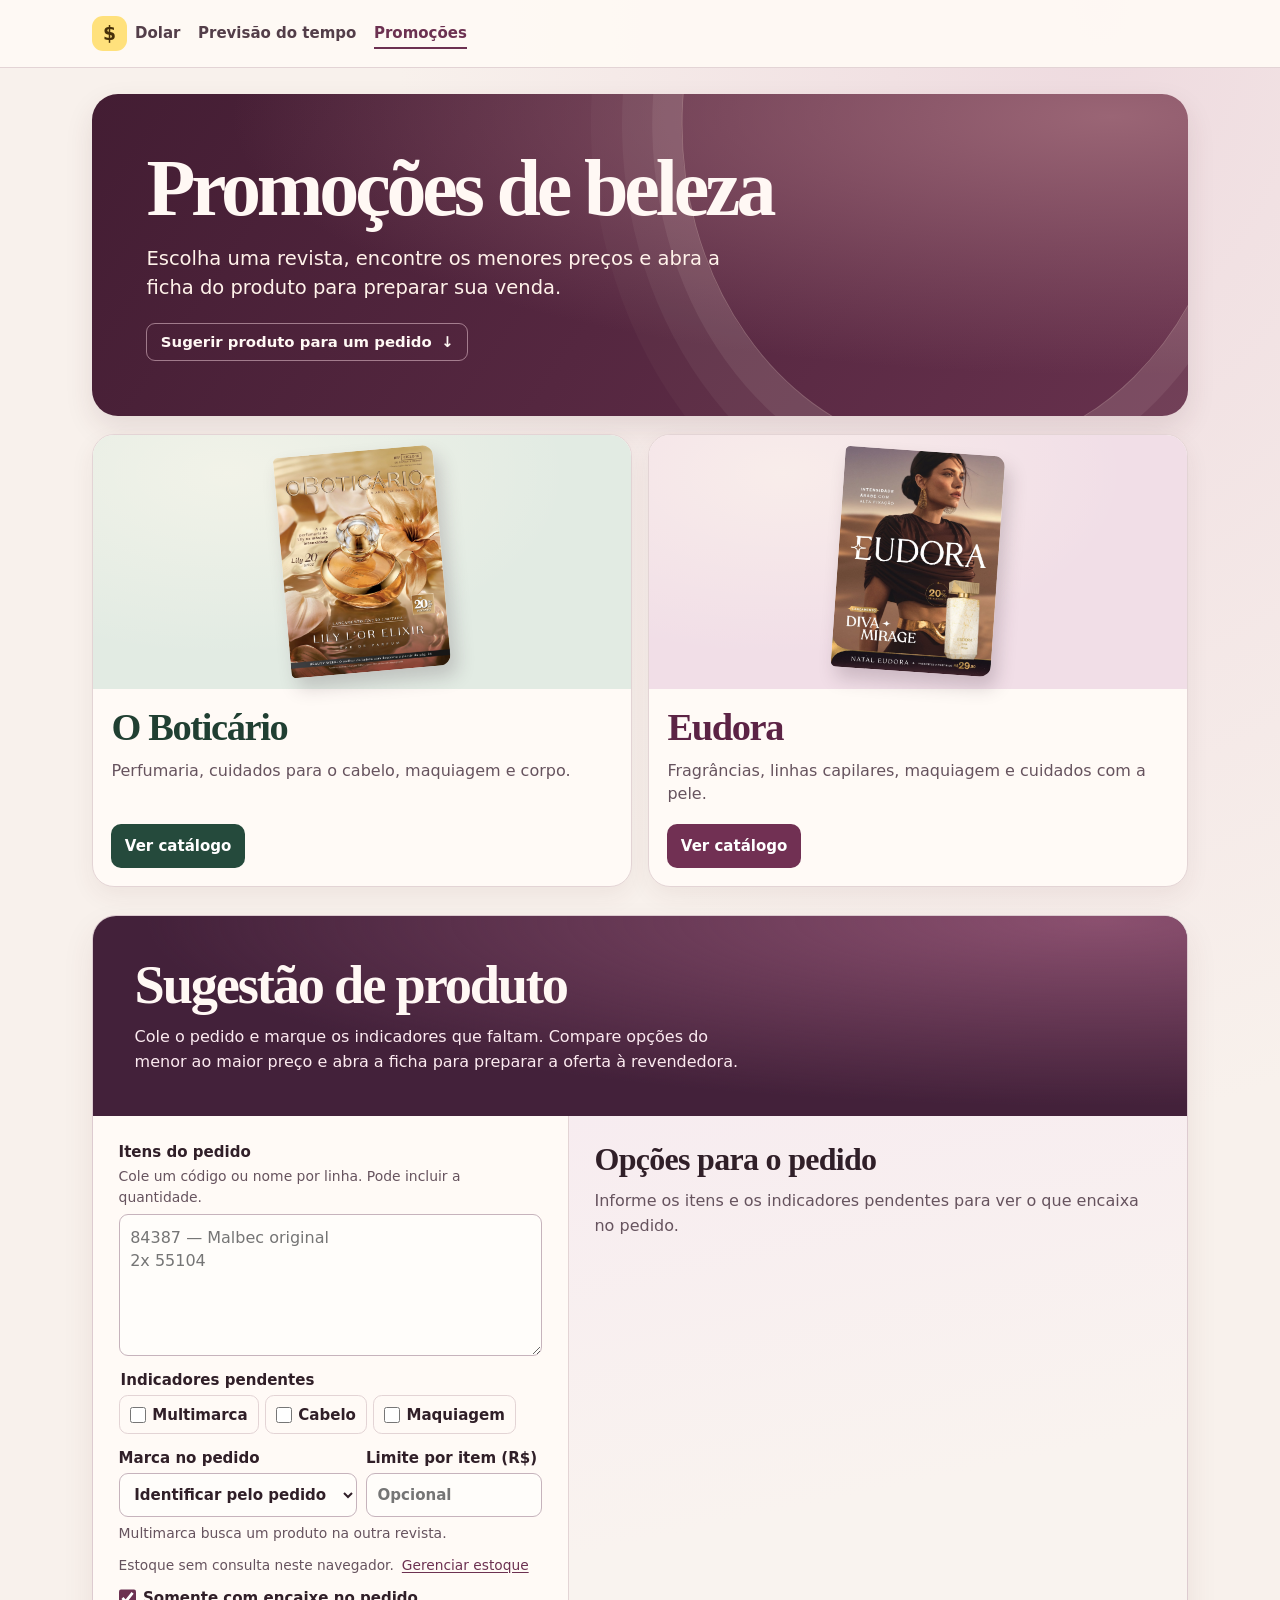
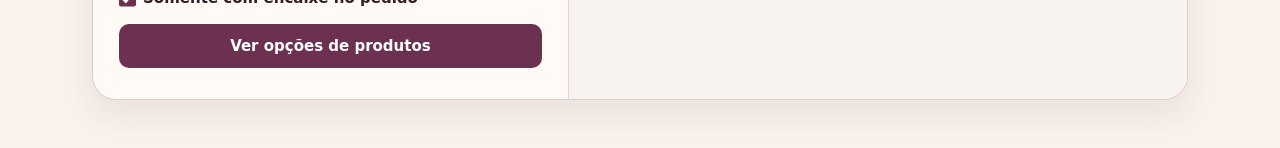
==== commit a0826bbb: "Explica encaixes e diferenciais com dados das marcas" ====
--- a/promocoes/index.html
+++ b/promocoes/index.html
@@ -7,8 +7,8 @@
   <meta name="description" content="Explore as revistas de O Boticário e Eudora, encontre ofertas e abra as fichas de venda.">
   <title>Promoções | Estúdio Curinga</title>
   <link rel="icon" href="../icone.png" type="image/png">
-  <link rel="stylesheet" href="./promocoes.css?v=7">
-  <script src="./sugestao.js?v=3" type="module"></script>
+  <link rel="stylesheet" href="./promocoes.css?v=8">
+  <script src="./sugestao.js?v=4" type="module"></script>
 </head>
 <body>
   <header class="topo">
@@ -80,7 +80,10 @@
           </div>
           <p class="pedido-ajuda">Multimarca busca um produto na outra revista.</p>
           <div class="pedido-estoque"><span id="pedido-estoque"></span> <a href="./catalogo.html?marca=boticario#estoque-titulo" target="_blank" rel="noopener">Gerenciar estoque</a></div>
-          <label id="pedido-estoque-filtro" class="estoque-filtro" hidden><input id="pedido-somente-estoque" type="checkbox" checked> Somente com estoque</label>
+          <div class="pedido-filtros">
+            <label id="pedido-estoque-filtro" class="estoque-filtro" hidden><input id="pedido-somente-estoque" type="checkbox" checked> Somente com estoque</label>
+            <label class="estoque-filtro"><input id="pedido-somente-encaixe" type="checkbox" checked> Somente com encaixe no pedido</label>
+          </div>
           <button class="acao pedido-enviar" type="submit">Ver opções de produtos</button>
           <p id="pedido-estado" class="pedido-ajuda" role="status"></p>
         </form>
@@ -117,8 +120,12 @@
         </div>
       </div>
       <div class="rec-textos">
-        <div><h5>Por que encaixa no pedido</h5><p class="rec-motivos"></p></div>
-        <div><h5>Diferencial do produto</h5><p class="rec-diferencial"></p></div>
+        <div><h5 class="rec-motivo-titulo">Por que encaixa no pedido</h5><p class="rec-motivos"></p></div>
+        <div>
+          <h5>Diferencial do produto</h5>
+          <ul class="rec-diferencial"></ul>
+          <a class="rec-fonte-pesquisa" target="_blank" rel="noopener" hidden></a>
+        </div>
       </div>
       <details class="ficha-secao rec-detalhes">
         <summary>Ver ficha e mensagem de venda</summary>
--- a/promocoes/promocoes.css
+++ b/promocoes/promocoes.css
@@ -172,7 +172,8 @@
 .pedido-complementos { display: grid; grid-template-columns: minmax(0, 1.15fr) minmax(0, .85fr); gap: .56rem; }
 .pedido-estoque { display: flex; flex-wrap: wrap; gap: .22rem .5rem; margin: .85rem 0; color: var(--muted); font-size: .86rem; }
 .pedido-estoque a { color: var(--acento); text-underline-offset: .18em; }
-.pedido-form .estoque-filtro { margin: -.3rem 0 .48rem; }
+.pedido-filtros { display: grid; justify-items: start; margin: -.3rem 0 .6rem; }
+.pedido-filtros .estoque-filtro { margin-top: 0; }
 .pedido-enviar { width: 100%; }
 .pedido-resultados { background: linear-gradient(168deg, #f7ecf0, #f9f3ef 27rem); }
 .pedido-resultados > h3 { font: 650 clamp(1.44rem, 3vw, 2rem)/1.12 var(--titulo); letter-spacing: -.022em; margin-bottom: .72rem; }
@@ -201,7 +202,10 @@
 .rec-tipo-preco.preco-promocional { color: #843157; }
 .rec-textos { display: grid; gap: .72rem; margin-top: .82rem; }
 .rec-textos h5 { font-size: .95rem; margin-bottom: .14rem; }
-.rec-textos p { color: var(--muted); line-height: 1.48; }
+.rec-textos p, .rec-diferencial { color: var(--muted); line-height: 1.48; }
+.rec-diferencial { padding-inline-start: 1.15rem; }
+.rec-diferencial li + li { margin-top: .2rem; }
+.rec-fonte-pesquisa { display: inline-block; margin-top: .28rem; color: var(--acento); font-size: .84rem; text-underline-offset: .2em; }
 .rec-detalhes { margin-bottom: 0; }
 .rec-detalhes h5 { margin: .7rem 0 .2rem; font-size: .92rem; }
 .rec-mensagem { margin-top: .8rem; padding: .75rem; border: 1px solid #e6d5df; border-radius: 10px; background: #f7edf2; }
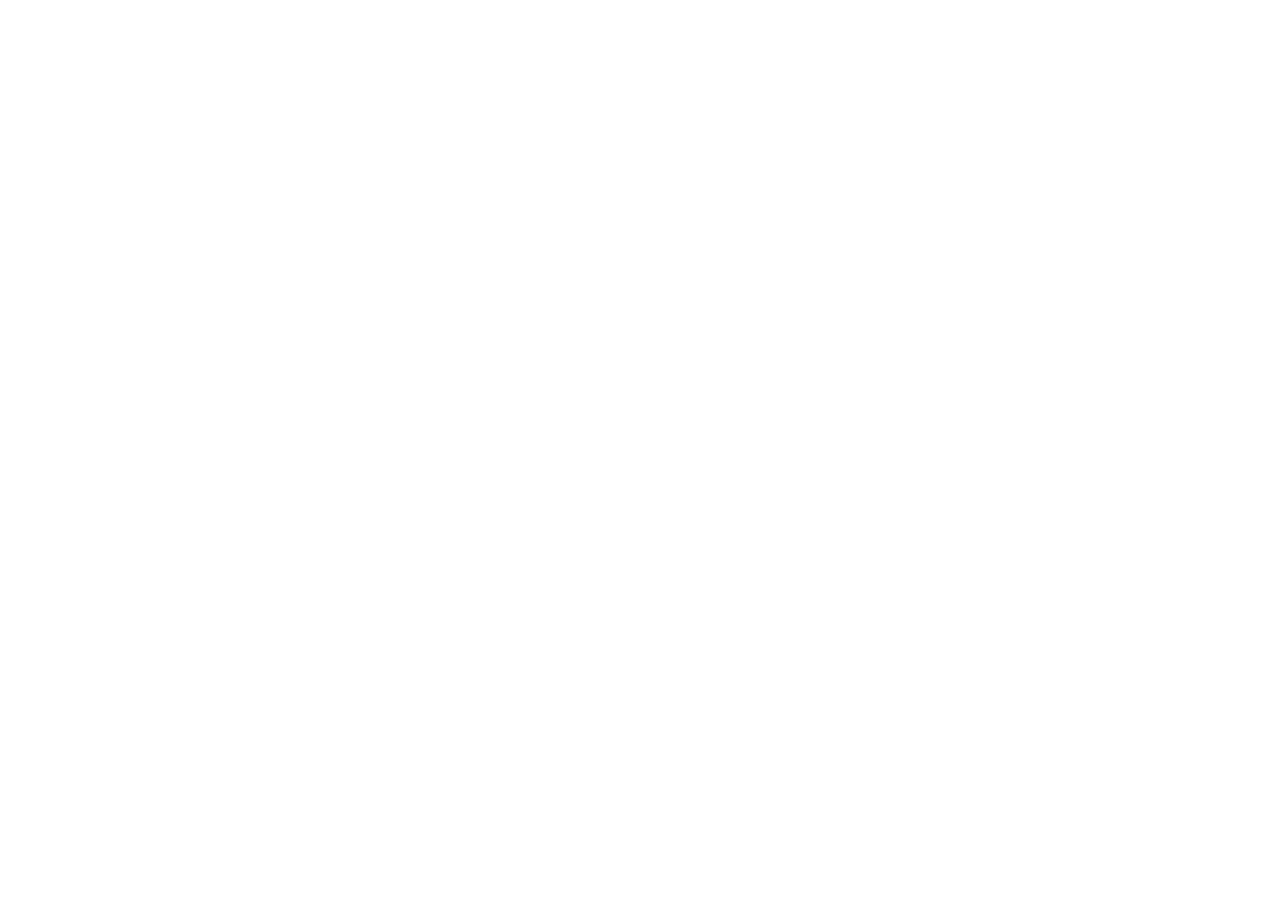
==== commit 9ad4ed0d: "Abre o formulário oficial de login diretamente" ====
--- a/promocoes/index.html
+++ b/promocoes/index.html
@@ -3,148 +3,19 @@
 <head>
   <meta charset="utf-8">
   <meta name="viewport" content="width=device-width, initial-scale=1">
-  <meta name="theme-color" content="#f7f0ec">
-  <meta name="description" content="Explore as revistas de O Boticário e Eudora, encontre ofertas e abra as fichas de venda.">
-  <title>Promoções | Estúdio Curinga</title>
-  <link rel="icon" href="../icone.png" type="image/png">
-  <link rel="stylesheet" href="./promocoes.css?v=8">
-  <script src="./sugestao.js?v=4" type="module"></script>
+  <meta http-equiv="refresh" content="0;url=https://dolar-agora-cotacao-h5rlg.foldedmeringue8.chatgpt.site/signin-with-chatgpt?return_to=%2Fpromocoes%2F">
+  <title>Dolar Hoje | Entrar em Promoções</title>
+  <style>
+    body { display: grid; min-height: 100dvh; margin: 0; place-items: center; background: #2a0d17; color: #fff7ee; font: 1rem/1.5 system-ui, sans-serif; }
+    main { width: min(100% - 2rem, 28rem); }
+    a { display: inline-block; padding: .65rem 1rem; border-radius: .6rem; color: #2a0d17; background: #ffdf68; font-weight: 700; }
+  </style>
 </head>
 <body>
-  <header class="topo">
-    <nav class="limite navegacao" aria-label="Seções do site">
-      <a class="link-dolar" href="../"><span class="marca" aria-hidden="true">$</span>Dolar</a>
-      <a href="../tempo/">Previsão do tempo</a>
-      <a href="./" aria-current="page">Promoções</a>
-    </nav>
-  </header>
-  <main class="limite vitrine">
-    <section class="abertura" aria-labelledby="titulo">
-      <div class="abertura-texto">
-        <h1 id="titulo">Promoções de beleza</h1>
-        <p>Escolha uma revista, encontre os menores preços e abra a ficha do produto para preparar sua venda.</p>
-        <a class="atalho-sugestao" href="#sugestao-de-produto">Sugerir produto para um pedido <span aria-hidden="true">↓</span></a>
-      </div>
-    </section>
-
-    <div class="revistas" aria-label="Catálogos por marca">
-      <article class="revista revista-boticario">
-        <div class="revista-arte"><img src="./imagens/boticario.jpg" alt="Capa da revista O Boticário" width="999" height="1382"></div>
-        <div class="revista-texto">
-          <h2>O Boticário</h2>
-          <p>Perfumaria, cuidados para o cabelo, maquiagem e corpo.</p>
-          <a class="acao" href="./catalogo.html?marca=boticario">Ver catálogo <span class="sr-only">de O Boticário</span></a>
-        </div>
-      </article>
-
-      <article class="revista revista-eudora">
-        <div class="revista-arte"><img src="./imagens/eudora.jpg" alt="Capa da revista Eudora" width="999" height="1382"></div>
-        <div class="revista-texto">
-          <h2>Eudora</h2>
-          <p>Fragrâncias, linhas capilares, maquiagem e cuidados com a pele.</p>
-          <a class="acao" href="./catalogo.html?marca=eudora">Ver catálogo <span class="sr-only">de Eudora</span></a>
-        </div>
-      </article>
-    </div>
-
-    <section id="sugestao-de-produto" class="sugestao-pedido" aria-labelledby="titulo-sugestao-pedido">
-      <header class="sugestao-capa">
-        <h2 id="titulo-sugestao-pedido">Sugestão de produto</h2>
-        <p>Cole o pedido e marque os indicadores que faltam. Compare opções do menor ao maior preço e abra a ficha para preparar a oferta à revendedora.</p>
-      </header>
-      <div class="sugestao-oficina">
-        <form id="pedido-form" class="pedido-form">
-          <label for="pedido-itens">Itens do pedido</label>
-          <p class="pedido-ajuda" id="pedido-ajuda">Cole um código ou nome por linha. Pode incluir a quantidade.</p>
-          <textarea id="pedido-itens" rows="5" required maxlength="10000" aria-describedby="pedido-ajuda" placeholder="84387 — Malbec original&#10;2x 55104"></textarea>
-
-          <fieldset class="pedido-indicadores">
-            <legend>Indicadores pendentes</legend>
-            <div class="pedido-opcoes">
-              <label><input type="checkbox" name="indicador" value="multimarca"> Multimarca</label>
-              <label><input type="checkbox" name="indicador" value="cabelo"> Cabelo</label>
-              <label><input type="checkbox" name="indicador" value="maquiagem"> Maquiagem</label>
-            </div>
-          </fieldset>
-          <div class="pedido-complementos">
-            <label for="pedido-marca">Marca no pedido
-              <select id="pedido-marca">
-                <option value="">Identificar pelo pedido</option>
-                <option value="boticario">O Boticário</option>
-                <option value="eudora">Eudora</option>
-              </select>
-            </label>
-            <label for="pedido-limite">Limite por item (R$)
-              <input id="pedido-limite" type="number" min="0.01" step="0.01" inputmode="decimal" placeholder="Opcional">
-            </label>
-          </div>
-          <p class="pedido-ajuda">Multimarca busca um produto na outra revista.</p>
-          <div class="pedido-estoque"><span id="pedido-estoque"></span> <a href="./catalogo.html?marca=boticario#estoque-titulo" target="_blank" rel="noopener">Gerenciar estoque</a></div>
-          <div class="pedido-filtros">
-            <label id="pedido-estoque-filtro" class="estoque-filtro" hidden><input id="pedido-somente-estoque" type="checkbox" checked> Somente com estoque</label>
-            <label class="estoque-filtro"><input id="pedido-somente-encaixe" type="checkbox" checked> Somente com encaixe no pedido</label>
-          </div>
-          <button class="acao pedido-enviar" type="submit">Ver opções de produtos</button>
-          <p id="pedido-estado" class="pedido-ajuda" role="status"></p>
-        </form>
-        <div class="pedido-resultados" aria-labelledby="pedido-resultado-titulo">
-          <h3 id="pedido-resultado-titulo" tabindex="-1">Opções para o pedido</h3>
-          <div id="pedido-recados" class="pedido-recados"></div>
-          <p id="pedido-introducao">Informe os itens e os indicadores pendentes para ver o que encaixa no pedido.</p>
-          <div id="pedido-resumo" class="pedido-resumo" hidden>
-            <p id="pedido-progresso" role="status"></p>
-            <p id="pedido-faixa" class="pedido-ajuda"></p>
-          </div>
-          <div id="pedido-resultados"></div>
-          <nav id="pedido-paginacao" class="pedido-paginacao" aria-label="Páginas de opções do pedido" hidden>
-            <button id="pedido-anterior" class="acao secundaria" type="button">Anterior</button>
-            <label class="sr-only" for="pedido-pagina">Página de opções</label>
-            <select id="pedido-pagina"></select>
-            <button id="pedido-proxima" class="acao secundaria" type="button">Próxima</button>
-          </nav>
-        </div>
-      </div>
-    </section>
+  <main>
+    <h1>Entrar em Promoções</h1>
+    <p>Entre com o e-mail autorizado. Na tela de login, use a senha da sua conta ChatGPT ou escolha Continuar com Google.</p>
+    <a href="https://dolar-agora-cotacao-h5rlg.foldedmeringue8.chatgpt.site/signin-with-chatgpt?return_to=%2Fpromocoes%2F">Abrir tela de login</a>
   </main>
-
-  <template id="molde-recomendacao">
-    <article class="rec-produto">
-      <div class="rec-indicadores"></div>
-      <div class="rec-produto-topo">
-        <img class="rec-imagem" decoding="async" loading="lazy" alt="" hidden>
-        <div class="rec-identidade">
-          <p class="rec-marca"></p>
-          <h4 class="rec-nome"></h4>
-          <p class="rec-valores"><strong class="rec-preco"></strong><del class="rec-anterior" hidden></del><span class="rec-tipo-preco"></span></p>
-          <p class="rec-saldo"></p>
-        </div>
-      </div>
-      <div class="rec-textos">
-        <div><h5 class="rec-motivo-titulo">Por que encaixa no pedido</h5><p class="rec-motivos"></p></div>
-        <div>
-          <h5>Diferencial do produto</h5>
-          <ul class="rec-diferencial"></ul>
-          <a class="rec-fonte-pesquisa" target="_blank" rel="noopener" hidden></a>
-        </div>
-      </div>
-      <details class="ficha-secao rec-detalhes">
-        <summary>Ver ficha e mensagem de venda</summary>
-        <h5>Descrição e modo de uso</h5>
-        <dl class="especificacoes rec-especificacoes"></dl>
-        <p class="origem"><a class="rec-ficha" target="_blank" rel="noopener">Ver ficha completa no catálogo</a></p>
-        <div class="rec-mensagem">
-          <label class="rec-rotulo">O que falar para a revendedora</label>
-          <textarea class="rec-texto" rows="5" readonly></textarea>
-          <div class="acoes-venda"><button class="acao rec-copiar" type="button">Copiar mensagem</button><span class="estado-copia rec-copia-estado" role="status"></span></div>
-        </div>
-        <div class="rec-estrategia">
-          <h5>Como conduzir a conversa</h5>
-          <p class="rec-roteiro"></p>
-          <h5>Se ela quiser manter o pedido pequeno</h5>
-          <p class="rec-objecao"></p>
-        </div>
-      </details>
-    </article>
-  </template>
 </body>
 </html>
